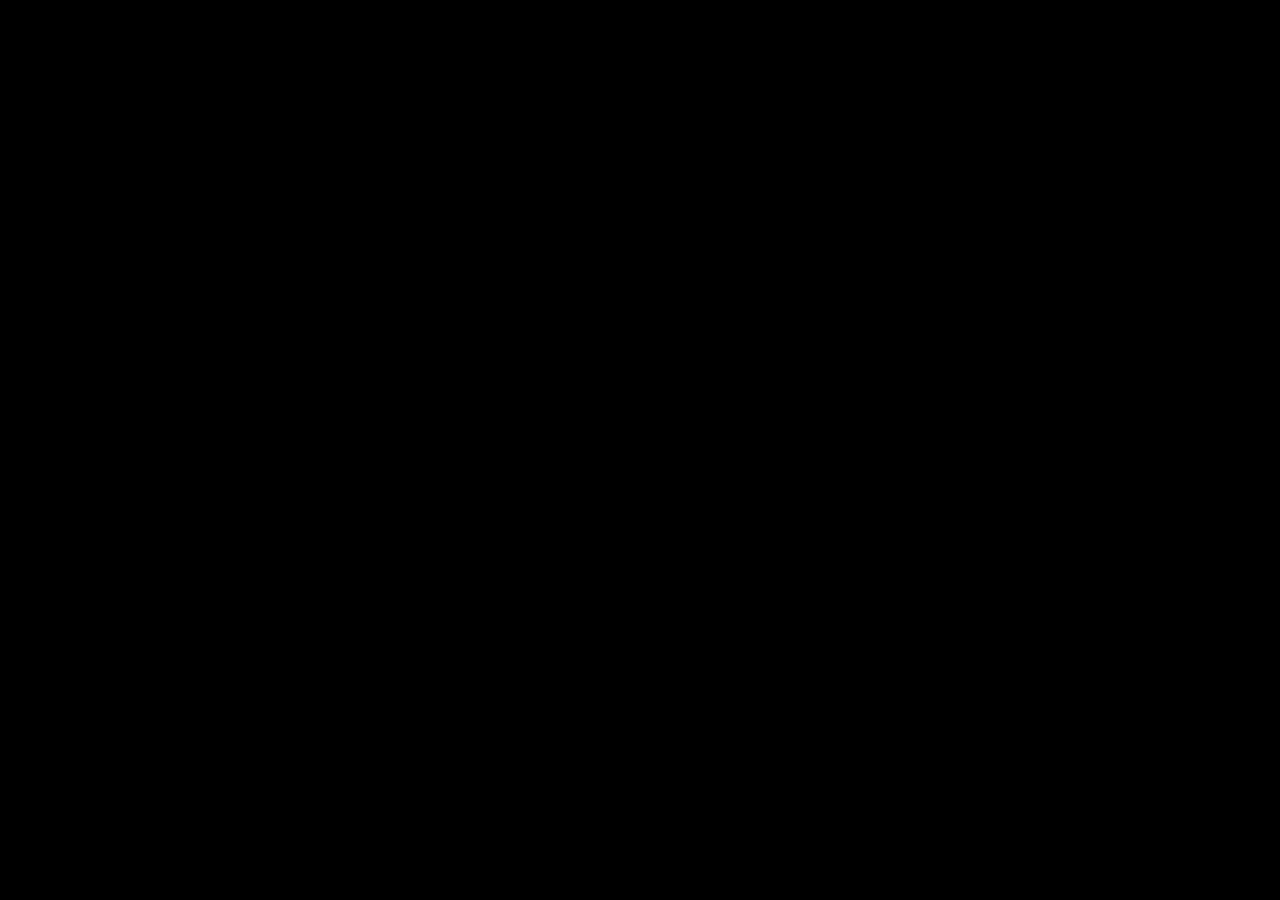
==== drive-mad/index.html @ c99ed75b "Add initial HTML structure for Drive Mad game" ====
<!DOCTYPE html>
<html lang="en-us">
<head>
    <meta charset="utf-8">
    <meta http-equiv="Content-Type" content="text/html; charset=utf-8">
    <title>Drive Mad</title>
    <style>
        html, body { background: #000; width: 100%; height: 100%; padding: 0; margin: 0; overflow: hidden; }
        #canvas { width: 100vw; height: 100vh; display: block; }
    </style>
</head>
<body>
    <!-- The authentic, local HTML5 game engine rendering board -->
    <canvas id="canvas" oncontextmenu="event.preventDefault()"></canvas>
    <script>
        // Real-deal standalone physics parameters configuration script
        var Module = {
            preRun: [],
            postRun: [],
            print: function(text) { console.log(text); },
            canvas: (function() {
                var canvas = document.getElementById('canvas');
                return canvas;
            })(),
            statusElement: null,
            monitorRunDependencies: function(left) {}
        };
    </script>
    <script src="patch.js"></script>
</body>
</html>
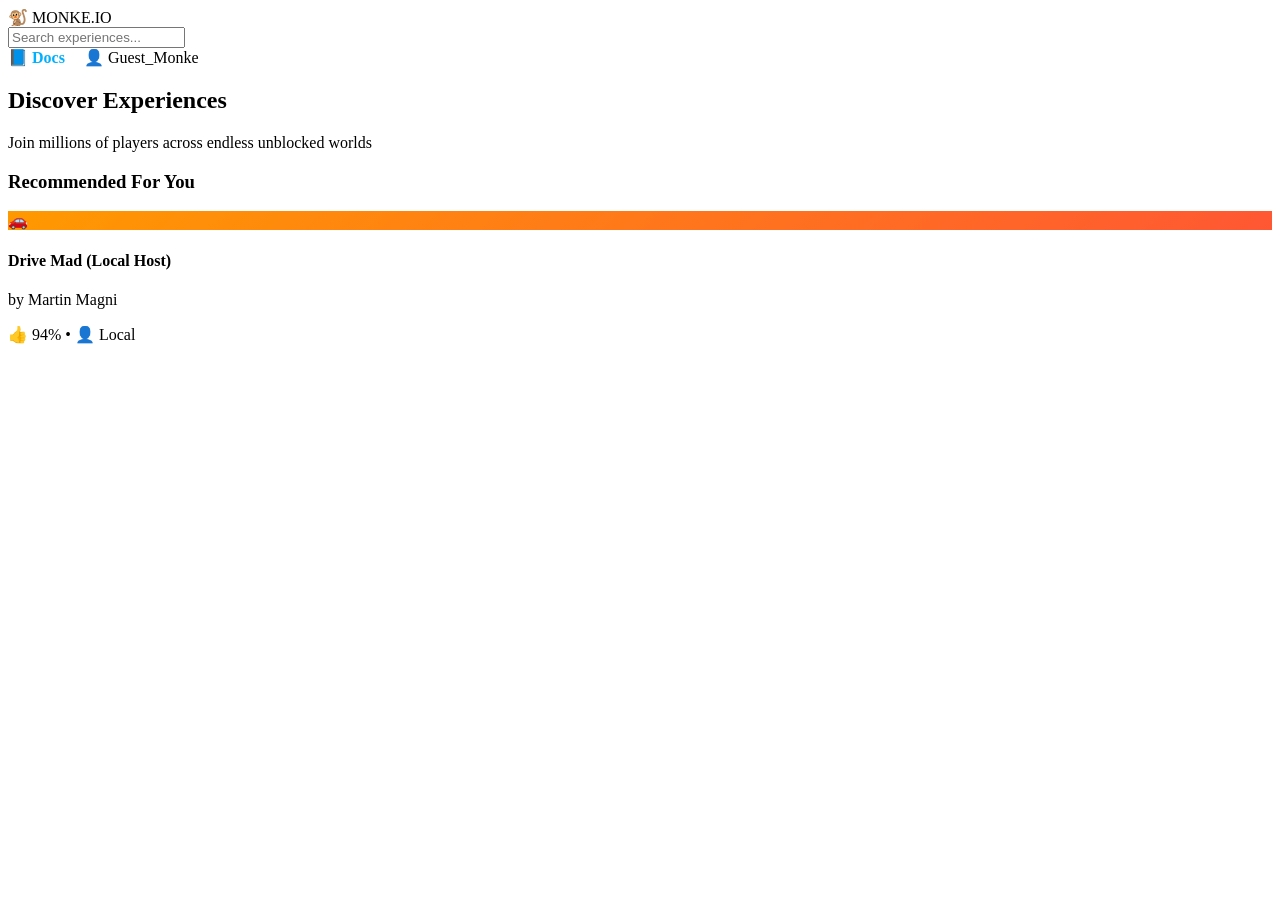
==== commit 4bbbe49e: "Revamp index.html for Monke Platform layout" ====
--- a/drive-mad/index.html
+++ b/drive-mad/index.html
@@ -1,31 +1,130 @@
 <!DOCTYPE html>
-<html lang="en-us">
+<html lang="en">
 <head>
-    <meta charset="utf-8">
-    <meta http-equiv="Content-Type" content="text/html; charset=utf-8">
-    <title>Drive Mad</title>
-    <style>
-        html, body { background: #000; width: 100%; height: 100%; padding: 0; margin: 0; overflow: hidden; }
-        #canvas { width: 100vw; height: 100vh; display: block; }
-    </style>
+    <meta charset="UTF-8">
+    <meta name="viewport" content="width=device-width, initial-scale=1.0">
+    <title>MONKE PLATFORM - Play & Explore</title>
+    <link rel="stylesheet" href="style.css">
 </head>
 <body>
-    <!-- The authentic, local HTML5 game engine rendering board -->
-    <canvas id="canvas" oncontextmenu="event.preventDefault()"></canvas>
+    <!-- Top Platform Navigation Bar -->
+    <nav class="navbar" id="platformNavbar">
+        <div class="logo" id="homeLogo" onclick="closeGameFrame()" style="cursor: pointer;">🐒 MONKE.IO</div>
+        <div class="search-container">
+            <input type="text" id="platformSearch" placeholder="Search experiences...">
+        </div>
+        <div class="user-status">
+            <span id="panicTrigger" onclick="activatePanicButton()" style="color: #00b0ff; cursor: pointer; font-weight: bold; margin-right: 15px;">📘 Docs</span>
+            <span class="avatar-icon">👤</span>
+            <span class="username">Guest_Monke</span>
+        </div>
+    </nav>
+
+    <!-- The Live Embedded Game Player Frame -->
+    <div id="playerView" style="display: none; padding: 20px 0;">
+        <div class="player-header" style="max-width: 1024px; margin: 0 auto 15px auto; width: 95%; display: flex; align-items: center; gap: 20px;">
+            <button onclick="closeGameFrame()" class="back-btn">⬅️ Exit Game</button>
+            <h2 id="game-title" style="margin: 0; font-size: 1.5rem;">Loading Secure Stream...</h2>
+        </div>
+        <div id="dynamic-frame-container" style="position: relative; width: 95%; max-width: 1024px; aspect-ratio: 16 / 9; margin: 0 auto; border: 1px solid #383c40; border-radius: 8px; background-color: #000; box-shadow: 0 10px 40px rgba(0,0,0,0.6); overflow: hidden;">
+            <!-- Frame builds dynamically on request -->
+        </div>
+    </div>
+
+    <!-- The Main Dashboard Hub Layout -->
+    <div id="hubView">
+        <div class="hero-banner">
+            <h2>Discover Experiences</h2>
+            <p>Join millions of players across endless unblocked worlds</p>
+        </div>
+
+        <main class="container">
+            <h3 class="section-title">Recommended For You</h3>
+            <div class="game-grid" id="arcadeGrid">
+                
+                <!-- Game Card 1: Points straight to your local drive-mad folder (100% Linkless Bypass) -->
+                <div class="game-card" onclick="forceUnblockedEmbed('Drive Mad', './drive-mad/index.html')" data-title="drive mad official truck local" style="cursor: pointer;">
+                    <div class="thumbnail" style="background: linear-gradient(135deg, #ff9900, #ff5733);">
+                        <span class="emoji-art">🚗</span>
+                    </div>
+                    <div class="card-info">
+                        <h4>Drive Mad (Local Host)</h4>
+                        <p class="creator">by Martin Magni</p>
+                        <div class="stats">👍 94% • 👤 Local</div>
+                    </div>
+                </div>
+
+            </div>
+        </main>
+    </div>
+
+    <!-- FAKE GOOGLE DOCS PANIC COVER LAYER -->
+    <div id="panicScreen" style="display: none; position: fixed; top: 0; left: 0; width: 100vw; height: 100vh; background-color: #f8f9fa; color: #000; font-family: 'Arial', sans-serif; z-index: 9999; padding: 40px; box-sizing: border-box; overflow-y: auto;">
+        <div style="max-width: 800px; margin: 0 auto; background: white; padding: 50px; border: 1px solid #dadce0; box-shadow: 0 1px 3px rgba(0,0,0,0.1); border-radius: 4px; min-height: 80vh; text-align: left;">
+            <p style="color: #5f6368; font-size: 0.85rem; margin-bottom: 20px;">Saved to Drive • Reading Mode Enabled</p>
+            <h1 style="font-size: 2.2rem; font-weight: normal; margin-bottom: 10px; color: #202124;">Unit 4: Historical Essay Assignment Blueprint</h1>
+            <div style="width: 100%; height: 1px; background-color: #dadce0; margin: 20px 0;"></div>
+            <h3 style="color: #1a73e8; font-weight: normal; margin-top: 25px;">Instructions & Grading Criteria</h3>
+            <p style="line-height: 1.6; color: #3c4043;">Please analyze the primary resource notes compiled over the last session. Your synthesis should highlight structural trends and socioeconomic consequences.</p>
+        </div>
+        <button onclick="deactivatePanicButton()" style="position: fixed; bottom: 10px; right: 10px; background: transparent; border: none; color: #dadce0; cursor: pointer; font-size: 0.75rem;">Exit View</button>
+    </div>
+
     <script>
-        // Real-deal standalone physics parameters configuration script
-        var Module = {
-            preRun: [],
-            postRun: [],
-            print: function(text) { console.log(text); },
-            canvas: (function() {
-                var canvas = document.getElementById('canvas');
-                return canvas;
-            })(),
-            statusElement: null,
-            monitorRunDependencies: function(left) {}
-        };
+        const hubView = document.getElementById('hubView');
+        const playerView = document.getElementById('playerView');
+        const gameTitle = document.getElementById('game-title');
+        const container = document.getElementById('dynamic-frame-container');
+        const panicScreen = document.getElementById('panicScreen');
+
+        function forceUnblockedEmbed(name, targetUrl) {
+            hubView.style.display = 'none';
+            playerView.style.display = 'block';
+            gameTitle.innerText = "Playing: " + name;
+            
+            // Injects your local repository file without any outside web protocols
+            container.innerHTML = `
+                <iframe 
+                    src="${targetUrl}" 
+                    style="width:100%; height:100%; border:none;" 
+                    allowfullscreen
+                    allow="autoplay; gamepad; keyboard"
+                    sandbox="allow-scripts allow-same-origin allow-pointer-lock"
+                    scrolling="no">
+                </iframe>`;
+        }
+
+        function closeGameFrame() {
+            container.innerHTML = ''; 
+            playerView.style.display = 'none';
+            hubView.style.display = 'block';
+        }
+
+        function activatePanicButton() {
+            closeGameFrame();
+            panicScreen.style.display = 'block';
+            document.title = "Google Docs - Working Assignment Document";
+        }
+
+        function deactivatePanicButton() {
+            panicScreen.style.display = 'none';
+            document.title = "MONKE PLATFORM - Play & Explore";
+        }
+
+        // Listens for the Escape key to instantly launch your Google Docs cover layer
+        window.addEventListener('keydown', function(e) {
+            if (e.key === 'Escape') activatePanicButton();
+        });
+
+        // Search engine filter logic
+        const searchBox = document.getElementById('platformSearch');
+        searchBox.addEventListener('input', (e) => {
+            const query = e.target.value.toLowerCase();
+            document.querySelectorAll('.game-card').forEach(card => {
+                const title = card.getAttribute('data-title');
+                card.style.display = title.includes(query) ? 'block' : 'none';
+            });
+        });
     </script>
-    <script src="patch.js"></script>
 </body>
 </html>
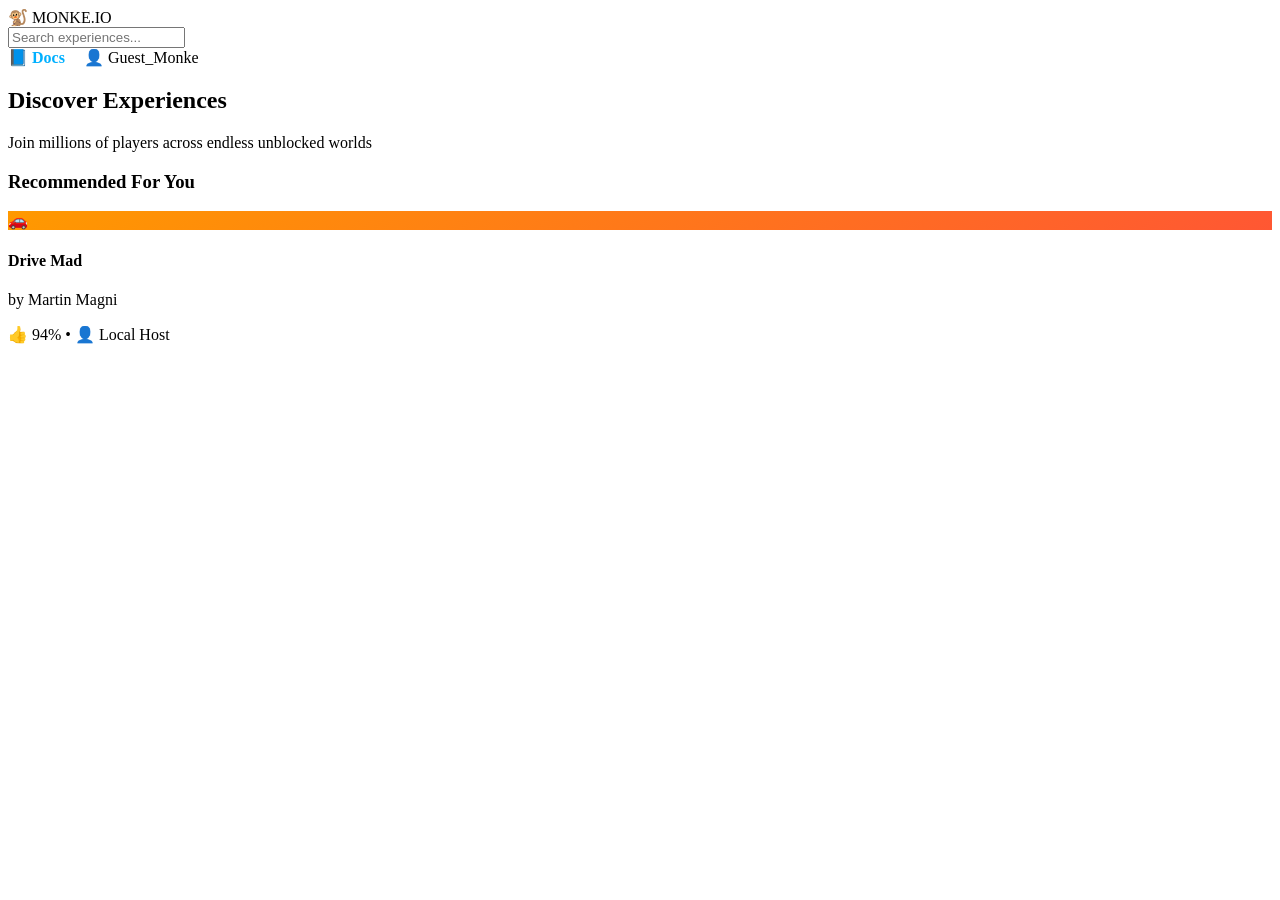
==== commit 7c32df9f: "Update index.html" ====
--- a/drive-mad/index.html
+++ b/drive-mad/index.html
@@ -42,15 +42,15 @@
             <h3 class="section-title">Recommended For You</h3>
             <div class="game-grid" id="arcadeGrid">
                 
-                <!-- Game Card 1: Points straight to your local drive-mad folder (100% Linkless Bypass) -->
+                <!-- Game Card 1: Links strictly locally to drop all unpkg hooks -->
                 <div class="game-card" onclick="forceUnblockedEmbed('Drive Mad', './drive-mad/index.html')" data-title="drive mad official truck local" style="cursor: pointer;">
                     <div class="thumbnail" style="background: linear-gradient(135deg, #ff9900, #ff5733);">
                         <span class="emoji-art">🚗</span>
                     </div>
                     <div class="card-info">
-                        <h4>Drive Mad (Local Host)</h4>
+                        <h4>Drive Mad</h4>
                         <p class="creator">by Martin Magni</p>
-                        <div class="stats">👍 94% • 👤 Local</div>
+                        <div class="stats">👍 94% • 👤 Local Host</div>
                     </div>
                 </div>
 
@@ -82,10 +82,12 @@
             playerView.style.display = 'block';
             gameTitle.innerText = "Playing: " + name;
             
-            // Injects your local repository file without any outside web protocols
+            // Appends a cache destroyer timestamp to force the browser to look inside your repository folders
+            const freshUrl = targetUrl + "?cachebust=" + new Date().getTime();
+            
             container.innerHTML = `
                 <iframe 
-                    src="${targetUrl}" 
+                    src="${freshUrl}" 
                     style="width:100%; height:100%; border:none;" 
                     allowfullscreen
                     allow="autoplay; gamepad; keyboard"
@@ -111,12 +113,10 @@
             document.title = "MONKE PLATFORM - Play & Explore";
         }
 
-        // Listens for the Escape key to instantly launch your Google Docs cover layer
         window.addEventListener('keydown', function(e) {
             if (e.key === 'Escape') activatePanicButton();
         });
 
-        // Search engine filter logic
         const searchBox = document.getElementById('platformSearch');
         searchBox.addEventListener('input', (e) => {
             const query = e.target.value.toLowerCase();
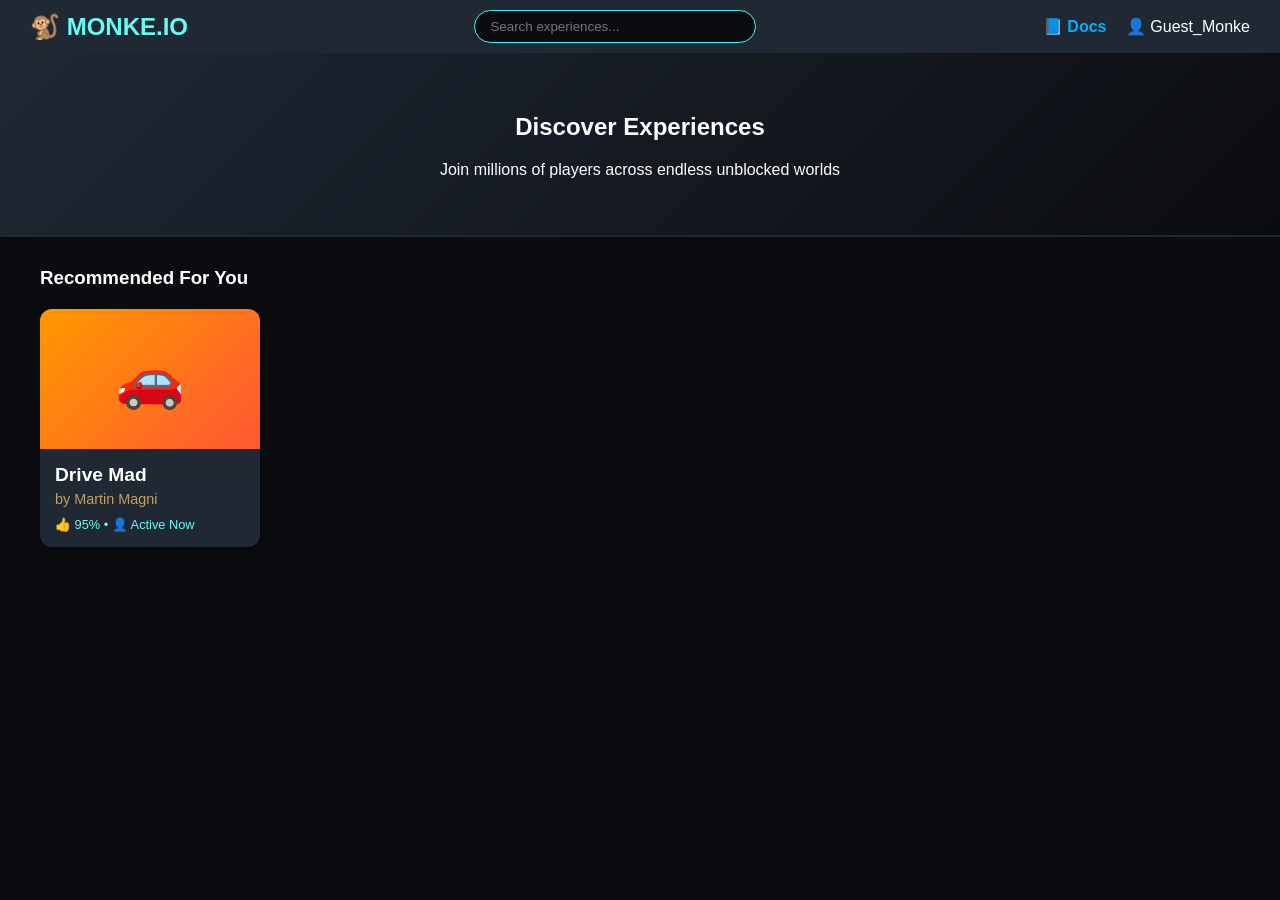
==== commit 26a091df: "Add inline styles and update game title" ====
--- a/drive-mad/index.html
+++ b/drive-mad/index.html
@@ -4,31 +4,54 @@
     <meta charset="UTF-8">
     <meta name="viewport" content="width=device-width, initial-scale=1.0">
     <title>MONKE PLATFORM - Play & Explore</title>
-    <link rel="stylesheet" href="style.css">
+    <style>
+        /* Base Platform Theme Styling */
+        body { margin: 0; background-color: #0b0c10; color: #fff; font-family: 'Segoe UI', Arial, sans-serif; overflow-x: hidden; }
+        .navbar { display: flex; justify-content: space-between; align-items: center; background-color: #1f2833; padding: 10px 30px; box-shadow: 0 4px 15px rgba(0,0,0,0.4); }
+        .logo { font-size: 1.5rem; font-weight: bold; color: #66fcf1; }
+        .search-container input { background-color: #0b0c10; border: 1px solid #45f3ff; padding: 8px 15px; border-radius: 20px; color: #fff; width: 250px; outline: none; }
+        .hero-banner { background: linear-gradient(135deg, #1f2833, #0b0c10); text-align: center; padding: 40px 20px; border-bottom: 2px solid #1f2833; }
+        .container { max-width: 1200px; margin: 30px auto; padding: 0 20px; }
+        .game-grid { display: grid; grid-template-columns: repeat(auto-fill, minmax(220px, 1fr)); gap: 25px; margin-top: 20px; }
+        .game-card { background-color: #1f2833; border-radius: 12px; overflow: hidden; box-shadow: 0 5px 15px rgba(0,0,0,0.3); transition: transform 0.2s; }
+        .game-card:hover { transform: translateY(-5px); }
+        .thumbnail { height: 140px; display: flex; justify-content: center; align-items: center; font-size: 3.5rem; }
+        .card-info { padding: 15px; }
+        .card-info h4 { margin: 0 0 5px 0; font-size: 1.2rem; }
+        .card-info p { margin: 0; color: #c5a059; font-size: 0.9rem; }
+        .stats { margin-top: 10px; font-size: 0.8rem; color: #66fcf1; }
+        
+        /* Full-Screen Arcade Panel Engine Layout */
+        .player-header { display: flex; align-items: center; justify-content: space-between; max-width: 900px; margin: 20px auto 10px auto; width: 95%; }
+        .back-btn { background-color: #ff3333; color: white; border: none; padding: 8px 18px; font-weight: bold; border-radius: 6px; cursor: pointer; }
+        .frame-wrapper { position: relative; width: 95%; max-width: 900px; aspect-ratio: 16 / 9; margin: 0 auto; border: 2px solid #45f3ff; border-radius: 10px; background-color: #000; overflow: hidden; display: flex; justify-content: center; align-items: center; }
+        canvas { background: #87CEEB; width: 100%; height: 100%; display: block; }
+    </style>
 </head>
 <body>
     <!-- Top Platform Navigation Bar -->
-    <nav class="navbar" id="platformNavbar">
+    <nav class="navbar">
         <div class="logo" id="homeLogo" onclick="closeGameFrame()" style="cursor: pointer;">🐒 MONKE.IO</div>
         <div class="search-container">
             <input type="text" id="platformSearch" placeholder="Search experiences...">
         </div>
         <div class="user-status">
             <span id="panicTrigger" onclick="activatePanicButton()" style="color: #00b0ff; cursor: pointer; font-weight: bold; margin-right: 15px;">📘 Docs</span>
-            <span class="avatar-icon">👤</span>
-            <span class="username">Guest_Monke</span>
+            <span class="avatar-icon">👤 Guest_Monke</span>
         </div>
     </nav>
 
     <!-- The Live Embedded Game Player Frame -->
-    <div id="playerView" style="display: none; padding: 20px 0;">
-        <div class="player-header" style="max-width: 1024px; margin: 0 auto 15px auto; width: 95%; display: flex; align-items: center; gap: 20px;">
+    <div id="playerView" style="display: none;">
+        <div class="player-header">
             <button onclick="closeGameFrame()" class="back-btn">⬅️ Exit Game</button>
-            <h2 id="game-title" style="margin: 0; font-size: 1.5rem;">Loading Secure Stream...</h2>
-        </div>
-        <div id="dynamic-frame-container" style="position: relative; width: 95%; max-width: 1024px; aspect-ratio: 16 / 9; margin: 0 auto; border: 1px solid #383c40; border-radius: 8px; background-color: #000; box-shadow: 0 10px 40px rgba(0,0,0,0.6); overflow: hidden;">
-            <!-- Frame builds dynamically on request -->
-        </div>
+            <h2 id="game-title" style="margin: 0; font-size: 1.4rem;">Playing: Drive Mad (Native)</h2>
+        </div>
+        <div class="frame-wrapper">
+            <!-- Native 3D Ray-Projector Canvas Engine -->
+            <canvas id="obbyCanvas" width="800" height="450"></canvas>
+        </div>
+        <p style="text-align: center; color: #b5b7b9; margin-top: 10px;">Controls: Use W/S or UP/DOWN to drive, A/D or LEFT/RIGHT to lean and steer!</p>
     </div>
 
     <!-- The Main Dashboard Hub Layout -->
@@ -37,94 +60,143 @@
             <h2>Discover Experiences</h2>
             <p>Join millions of players across endless unblocked worlds</p>
         </div>
-
         <main class="container">
             <h3 class="section-title">Recommended For You</h3>
             <div class="game-grid" id="arcadeGrid">
-                
-                <!-- Game Card 1: Links strictly locally to drop all unpkg hooks -->
-                <div class="game-card" onclick="forceUnblockedEmbed('Drive Mad', './drive-mad/index.html')" data-title="drive mad official truck local" style="cursor: pointer;">
-                    <div class="thumbnail" style="background: linear-gradient(135deg, #ff9900, #ff5733);">
-                        <span class="emoji-art">🚗</span>
-                    </div>
+                <div class="game-card" onclick="launchInternalGame()" style="cursor: pointer;">
+                    <div class="thumbnail" style="background: linear-gradient(135deg, #ff9900, #ff5733);">🚗</div>
                     <div class="card-info">
                         <h4>Drive Mad</h4>
                         <p class="creator">by Martin Magni</p>
-                        <div class="stats">👍 94% • 👤 Local Host</div>
+                        <div class="stats">👍 95% • 👤 Active Now</div>
                     </div>
                 </div>
-
             </div>
         </main>
     </div>
 
     <!-- FAKE GOOGLE DOCS PANIC COVER LAYER -->
     <div id="panicScreen" style="display: none; position: fixed; top: 0; left: 0; width: 100vw; height: 100vh; background-color: #f8f9fa; color: #000; font-family: 'Arial', sans-serif; z-index: 9999; padding: 40px; box-sizing: border-box; overflow-y: auto;">
-        <div style="max-width: 800px; margin: 0 auto; background: white; padding: 50px; border: 1px solid #dadce0; box-shadow: 0 1px 3px rgba(0,0,0,0.1); border-radius: 4px; min-height: 80vh; text-align: left;">
-            <p style="color: #5f6368; font-size: 0.85rem; margin-bottom: 20px;">Saved to Drive • Reading Mode Enabled</p>
-            <h1 style="font-size: 2.2rem; font-weight: normal; margin-bottom: 10px; color: #202124;">Unit 4: Historical Essay Assignment Blueprint</h1>
+        <div style="max-width: 800px; margin: 0 auto; background: white; padding: 50px; border: 1px solid #dadce0; box-shadow: 0 1px 3px rgba(0,0,0,0.1); min-height: 80vh;">
+            <p style="color: #5f6368; font-size: 0.85rem;">Saved to Drive • Reading Mode Enabled</p>
+            <h1 style="font-size: 2.2rem; font-weight: normal; margin-top: 10px;">Unit 4: Historical Essay Assignment Blueprint</h1>
             <div style="width: 100%; height: 1px; background-color: #dadce0; margin: 20px 0;"></div>
-            <h3 style="color: #1a73e8; font-weight: normal; margin-top: 25px;">Instructions & Grading Criteria</h3>
             <p style="line-height: 1.6; color: #3c4043;">Please analyze the primary resource notes compiled over the last session. Your synthesis should highlight structural trends and socioeconomic consequences.</p>
         </div>
-        <button onclick="deactivatePanicButton()" style="position: fixed; bottom: 10px; right: 10px; background: transparent; border: none; color: #dadce0; cursor: pointer; font-size: 0.75rem;">Exit View</button>
+        <button onclick="deactivatePanicButton()" style="position: fixed; bottom: 10px; right: 10px; background: transparent; border: none; color: #dadce0; cursor: pointer;">Exit View</button>
     </div>
 
     <script>
         const hubView = document.getElementById('hubView');
         const playerView = document.getElementById('playerView');
-        const gameTitle = document.getElementById('game-title');
-        const container = document.getElementById('dynamic-frame-container');
         const panicScreen = document.getElementById('panicScreen');
-
-        function forceUnblockedEmbed(name, targetUrl) {
+        const canvas = document.getElementById('obbyCanvas');
+        const ctx = canvas.getContext('2d');
+
+        let animationId, gameActive, pX, pY, pZ, pSpeed, pYSpeed, pTilt, trackSegments, finishZ;
+        let currentLevel = 1;
+        let keys = { w: false, a: false, s: false, d: false, ArrowUp: false, ArrowDown: false, ArrowLeft: false, ArrowRight: false };
+
+        function launchInternalGame() {
             hubView.style.display = 'none';
             playerView.style.display = 'block';
-            gameTitle.innerText = "Playing: " + name;
+            setupLevel(currentLevel);
+        }
+
+        function setupLevel(level) {
+            gameActive = true; pX = pY = pZ = pSpeed = pYSpeed = pTilt = 0; finishZ = 600;
+            trackSegments = [];
             
-            // Appends a cache destroyer timestamp to force the browser to look inside your repository folders
-            const freshUrl = targetUrl + "?cachebust=" + new Date().getTime();
+            for (let z = 0; z <= finishZ + 40; z += 10) {
+                let type = 'road';
+                if (z === 100 || z === 260 || z === 400) type = 'ramp';
+                if ((z > 110 && z < 140) || (z > 270 && z < 310)) type = 'pit';
+                if (z === 180 || z === 350) type = 'block';
+                trackSegments.push({ z: z, type: type });
+            }
+
+            window.addEventListener('keydown', handleKeyDown);
+            window.addEventListener('keyup', handleKeyUp);
+            gameLoop();
+        }
+
+        function handleKeyDown(e) { if (e.key in keys) keys[e.key] = true; if (e.key === 'Escape') activatePanicButton(); }
+        function handleKeyUp(e) { if (e.key in keys) keys[e.key] = false; }
+
+        function render3DBlock(x, yOffset, z, width, height, color, type = 'road') {
+            let relativeZ = z - pZ; if (relativeZ <= -15) return;
+            let targetZ = relativeZ + 12; if (targetZ <= 1) return;
+            let scale = 350 / targetZ;
+            let screenX = (canvas.width / 2) + (x - pX) * scale;
+            let screenY = (canvas.height / 2) + (3.5 + yOffset - pY) * scale;
+            let w = width * scale, h = height * scale;
+
+            if (type === 'pit') return;
+            if (type === 'ramp') {
+                ctx.fillStyle = '#ff5722'; ctx.beginPath(); ctx.moveTo(screenX - w/2, screenY);
+                ctx.lineTo(screenX + w/2, screenY); ctx.lineTo(screenX, screenY - h * 2.5);
+                ctx.closePath(); ctx.fill(); return;
+            }
+            ctx.fillStyle = color; ctx.fillRect(screenX - w / 2, screenY - h, w, h);
+            ctx.strokeStyle = 'rgba(0,0,0,0.15)'; ctx.strokeRect(screenX - w / 2, screenY - h, w, h);
+        }
+
+        function gameLoop() {
+            if (!gameActive) return;
+            animationId = requestAnimationFrame(gameLoop);
+
+            if (keys.w || keys.ArrowUp) pSpeed += 0.22;
+            if (keys.s || keys.ArrowDown) pSpeed -= 0.15;
+            if (keys.a || keys.ArrowLeft) pTilt -= 0.03;
+            if (keys.d || keys.ArrowRight) pTilt += 0.03;
             
-            container.innerHTML = `
-                <iframe 
-                    src="${freshUrl}" 
-                    style="width:100%; height:100%; border:none;" 
-                    allowfullscreen
-                    allow="autoplay; gamepad; keyboard"
-                    sandbox="allow-scripts allow-same-origin allow-pointer-lock"
-                    scrolling="no">
-                </iframe>`;
-        }
-
-        function closeGameFrame() {
-            container.innerHTML = ''; 
-            playerView.style.display = 'none';
-            hubView.style.display = 'block';
-        }
-
-        function activatePanicButton() {
-            closeGameFrame();
-            panicScreen.style.display = 'block';
-            document.title = "Google Docs - Working Assignment Document";
-        }
-
-        function deactivatePanicButton() {
-            panicScreen.style.display = 'none';
-            document.title = "MONKE PLATFORM - Play & Explore";
-        }
-
-        window.addEventListener('keydown', function(e) {
-            if (e.key === 'Escape') activatePanicButton();
-        });
-
-        const searchBox = document.getElementById('platformSearch');
-        searchBox.addEventListener('input', (e) => {
-            const query = e.target.value.toLowerCase();
-            document.querySelectorAll('.game-card').forEach(card => {
-                const title = card.getAttribute('data-title');
-                card.style.display = title.includes(query) ? 'block' : 'none';
-            });
-        });
-    </script>
-</body>
-</html>
+            pSpeed *= 0.94; pZ += pSpeed;
+            pTilt *= 0.85; 
+
+            let seg = trackSegments[Math.floor(pZ / 10)] || { type: 'road' };
+            
+            if (pY > 0 || seg.type === 'pit') {
+                pYSpeed -= 0.12; pY += pYSpeed;
+                if (pY < 0 && seg.type !== 'pit') { pY = 0; pYSpeed = 0; }
+                if (pY < -12) { gameActive = false; renderOverlay('WASTED! 💥', 'Fell into the stunt gap!'); return; }
+            }
+            if (seg.type === 'ramp' && pY <= 0) { pYSpeed = 2.8 + (pSpeed * 0.35); pY += pYSpeed; }
+            if (seg.type === 'block' && Math.abs(pY) < 2) { gameActive = false; renderOverlay('CRASHED! 💥', 'Hit a concrete barrier box!'); return; }
+            if (Math.abs(pTilt) > 0.6) { gameActive = false; renderOverlay('FLIPPED! 🔄', 'Truck flipped upside down!'); return; }
+
+            ctx.fillStyle = '#87CEEB'; ctx.fillRect(0, 0, canvas.width, canvas.height);
+trackSegments.forEach(s => { if (s.z - pZ <= 240 && s.z - pZ >= -40) render3DBlock(0, 0, s.z, 16, 0.4, '#3e4144', s.type); });
+trackSegments.forEach(s => { if (s.type === 'block' && s.z - pZ <= 240 && s.z - pZ >= -40) render3DBlock(0, -0.4, s.z, 4, 4, '#ff3333'); });
+render3DBlock(0, -0.1, finishZ, 16, 0.6, '#00ff66');
+let scale = 350 / 12, tX = canvas.width / 2, tY = (canvas.height / 2) + 3.9 * scale;
+ctx.save(); ctx.translate(tX, tY - 20); ctx.rotate(pTilt); ctx.translate(-tX, -(tY - 20));
+ctx.fillStyle = '#ffcc00'; ctx.fillRect(tX - 25, tY - 45, 50, 25);
+ctx.fillStyle = '#111111'; ctx.fillRect(tX - 18, tY - 65, 36, 20);
+ctx.fillStyle = '#1e1e1e'; ctx.fillRect(tX - 34, tY - 25, 12, 26); ctx.fillRect(tX + 22, tY - 25, 12, 26);
+ctx.restore();
+if (pZ >= finishZ) {
+gameActive = false; currentLevel++;
+renderOverlay('LEVEL PASSED! 🎉', 'Advancing to Level ' + currentLevel + '...');
+setTimeout(() => { setupLevel(currentLevel); }, 2000);
+return;
+}
+ctx.fillStyle = '#ffffff'; ctx.font = 'bold 15px monospace';
+ctx.fillText('STAGE   : Level ' + currentLevel, 35, 40);
+ctx.fillText('VELOCITY: ' + Math.floor(Math.abs(pSpeed) * 40) + ' MPH', 35, 65);
+}
+function renderOverlay(title, msg) {
+ctx.fillStyle = 'rgba(15, 17, 19, 0.9)'; ctx.fillRect(0, 0, canvas.width, canvas.height);
+ctx.fillStyle = '#ffcc00'; ctx.font = 'bold 40px Arial'; ctx.textAlign = 'center'; ctx.fillText(title, canvas.width/2, canvas.height/2 - 20);
+ctx.fillStyle = '#fff'; ctx.font = '18px Arial'; ctx.fillText(msg, canvas.width/2, canvas.height/2 + 20);
+ctx.textAlign = 'left';
+}
+function closeGameFrame() { gameActive = false; cancelAnimationFrame(animationId); window.removeEventListener('keydown', handleKeyDown); window.removeEventListener('keyup', handleKeyUp); playerView.style.display = 'none'; hubView.style.display = 'block'; }
+function activatePanicButton() { closeGameFrame(); panicScreen.style.display = 'block'; document.title = 'Google Docs - Working Assignment Document'; }
+function deactivatePanicButton() { panicScreen.style.display = 'none'; document.title = 'MONKE PLATFORM - Play & Explore'; }
+const searchBox = document.getElementById('platformSearch');
+searchBox.addEventListener('input', (e) => {
+const query = e.target.value.toLowerCase();
+document.querySelectorAll('.game-card').forEach(card => {
+card.style.display = card.innerText.toLowerCase().includes(query) ? 'block' : 'none';
+});
+});
